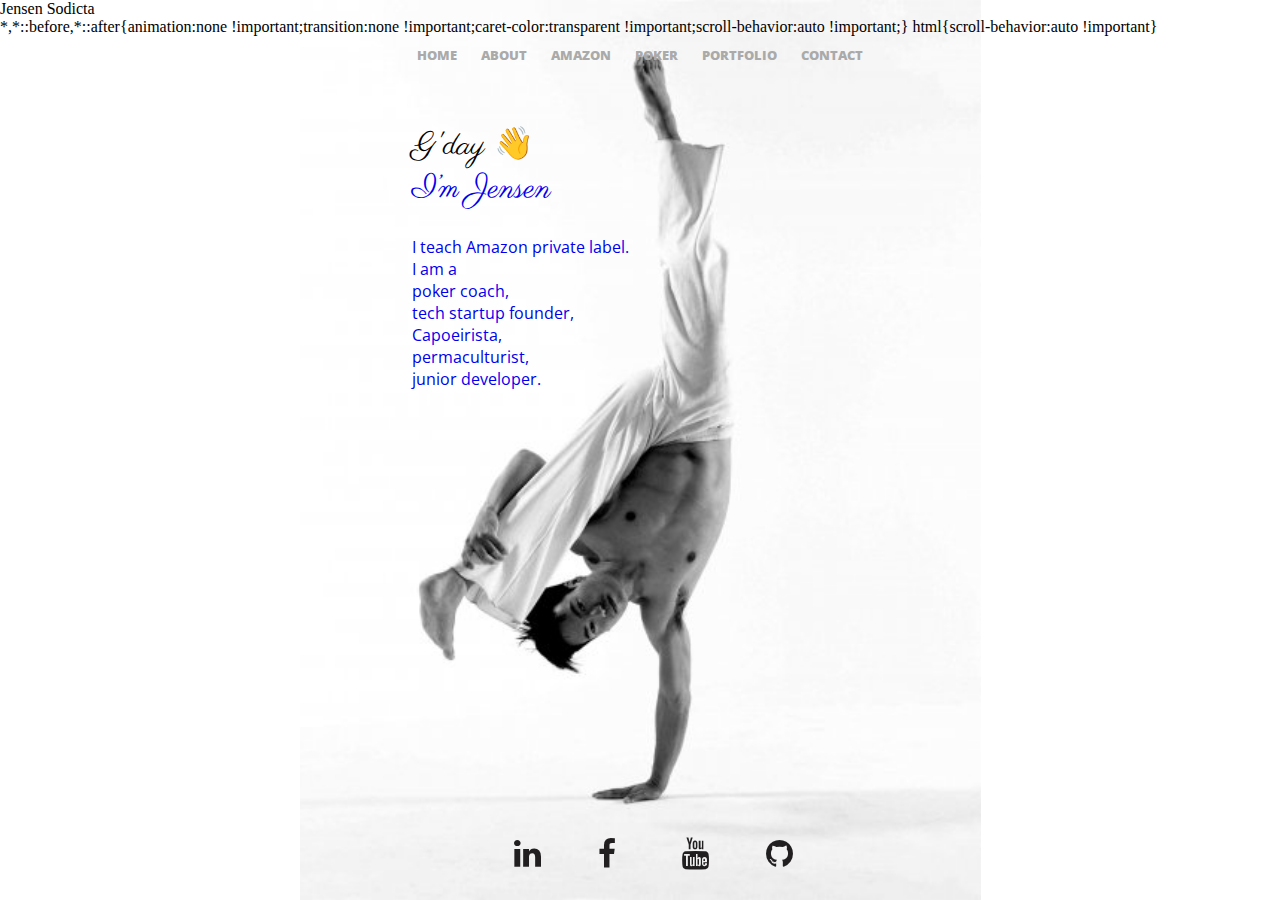
==== index.html @ 10fd1902 "initial commit" ====
<!DOCTYPE html>
<html lang='en'>
    <head>
        <meta name="viewport" content="width=device-width, initial-scale=1.0" />
        <meta name="description" content="Jen Sodicta’s blog. Jensen is a web designer, founder of Zensiti. Jensen is a live MTT poker coach, and teaches capoeira & amazon private label business.">
        <title>Jensen Sodicta</title>
        <link rel="stylesheet" href="style.css">
        <meta charset='UTF-8'/>
        <link rel="icon" type="image/png" href="images/favicon.png" />
        <link href="https://fonts.googleapis.com/css2?family=Open+Sans&family=Parisienne&display=swap" rel="stylesheet">
        <link rel="stylesheet" href="https://cdnjs.cloudflare.com/ajax/libs/font-awesome/4.7.0/css/font-awesome.min.css">

    </head>
    <body id="au-batido">
        <nav class="circle">
            <ul>
            <li><a href="index.html">Home</a></li>
            <li><a href="about.html">About</a></li>
            <li><a href="amazon.html">Amazon</a></li>
            <li><a href="poker.html">Poker</a></li>
            <li><a href="portfolio.html">Portfolio</a></li>
            <li><a href="mailto:hello@jensodicta.com">Contact</a></li>
            </ul>
        </nav>
        <!--
        <div class="videoContainer">
            <iframe class="videoContainer__video" width="1920" height="1080" src="https://youtu.be/tR7b4APOQB8" frameborder="0"></iframe>
</div>
-->
            <!--
            <video autoplay muted loop id="myVideo">
                <source src="https://www.youtube.com/embed/tR7b4APOQB8" type="video/mp4">
              </video>
                          <button id="myBtn" onclick="myFunction()">Pause</button>


        </div>
        -->

        <div class="content">
            <h1 style="text-align: left" id="gday">  G'day 👋<br>
            <a href="about.html">I’m Jensen</a></h1>
            <p><a href="amazon.html">I teach Amazon private label.</a></p>
            <p></p><a href="about.html">I am a</a></p>
            <p><a href="poker.html">poker coach,</a></p>
            <p><a href="https://www.zensiti.com/">tech startup founder,</a></p>
            <p><a href="https://www.capoeiraau.org/">Capoeirista,</a></p>
            <p><a href="https://www.philstar.com/cebu-business/2010/08/27/606259/permaculture-eyed-alternative-livelihood">permaculturist,</a></p>
            <p><a href="portfolio.html">junior developer.</a>
            </p>

        </div>

        <footer>
            <a href="https://www.linkedin.com/in/jensenchow/" class="fa fa-linkedin fa-2x"></a>
            <a href="https://www.facebook.com/jensen.chow" class="fa fa-facebook fa-2x"></a>
            <a href="https://www.youtube.com/user/jensenrex/videos" class="fa fa-youtube fa-2x"></a>
            <a href="https://github.com/jensenrex" class="fa fa-github fa-2x"></a>
        </footer>


    </body>
</html>
---- style.css ----
* {
  margin: auto;
  padding: 0;
  box-sizing: border-box;
  display: block;
}

#au-batido {
  background-image: url('images/au-batido.jpg');
  background-repeat: no-repeat;
  background-attachment: fixed;
  background-size: contain;
  background-position: center;
              }


h1, h2, h3, h4, h5, h6 {
font-family: 'Parisienne', cursive;
font-weight: normal;
text-align: center;
}
.content {
  text-align: left;
  max-width: 457px;
 }
/*
.bio p {
    width: 350px;
    white-space: nowrap;
    overflow: hidden;
    text-overflow: ellipsis;
}
*/
.bio p {
  max-width: 500px;
  height: 180px;
  padding: 10px;
}

.bio {
  list-style-type: none;
  padding-left: 0;
  border-bottom: 0.063rem solid rgba(0,0,0,0.2);
  margin-bottom: 4%;
}

.row {
  display: flex;
}

.column {
  flex: 33.33%;
  padding: 5px;
}

body {
  font-family: 'Open Sans', sans-serif;
}

a {
  text-decoration: none;
}

.container {
  max-width: 960px;
  margin: 0 auto 60px auto;
  padding-top: 10px;
}

img {
  width: auto;
  max-width: 100%;
  height: auto;
/*  margin: 0 auto 2em; */
/*  display: block; */
}
/* NAVIGATION */
nav {
  width: 95%;
  margin: 0 auto;
  background: rgba(255,255,255,0);
  padding: 5px 0;
/*  box-shadow: 0px 5px 0px #dedede; */
}
nav ul {
  list-style: none;
  text-align: center;
}
nav ul li {
  display: inline-block;
}
nav ul li a {
  display: block;
  padding: 5px;
  text-decoration: none;
  color: #aaa;
  font-weight: 800;
  font-size: small;
  text-transform: uppercase;
  margin: 0 5px;
}
nav ul li a,
nav ul li a:after,
nav ul li a:before {
  transition: all .5s;
}
nav ul li a:hover {
  color: #555;
}

/* Circle */
nav.circle ul li a {
  position: relative;
  overflow: hidden;
  z-index: 1;
}
nav.circle ul li a:after {
  display: block;
  position: absolute;
  margin: 0;
  top: 0;
  bottom: 0;
  left: 0;
  right: 0;
  content: '.';
  color: transparent;
  width: 1px;
  height: 1px;
  border-radius: 50%;
  background: transparent;
  text-decoration: none;
}
nav.circle ul li a:hover:after {
  -webkit-animation: circle 1.5s ease-in forwards;
}

/* Keyframes */
@-webkit-keyframes circle {
  0% {
    width: 1px;
    top: 0;
    left: 0;
    bottom: 0;
    right: 0;
    margin: auto;
    height: 1px;
    z-index: -1;
    background: #eee;
    border-radius: 100%;
  }
  100% {
    background: #aaa;
    height: 5000%;
    width: 5000%;
    z-index: -1;
    top: 0;
    bottom: 0;
    left: 0;
    right: 0;
    margin: auto;
    border-radius: 0;
  }
}

#gday {
  margin-top: 45px;
  margin-bottom: 25px;
}

footer {
  position: fixed;
  bottom: 0;
  width: 100%;
  background-color: rgba(255,255,255,0);
  text-align: center;
}


/* https://www.w3schools.com/howto/howto_css_social_media_buttons.asp */
.fa {
  padding: 30px;
  margin-right: 10px;
  margin-left: 10px;
  font-size: 30px;
  width: 50px;
  text-align: center;
  text-decoration: none;
}

.fa-linkedin {
  background: rgba(255,255,255,0);
  color: #211F1F;
}

.fa-facebook {
  background: rgba(255,255,255,0);
  color: #211F1F;
  ;
}

.fa-youtube {
    background: rgba(255,255,255,0);
    color: #211F1F;
    ;
}

.fa-github {
      background: rgba(255,255,255,0);
      color: #211F1F;
}
.fa:hover {
  opacity: 0.7;
  transform: scale(2);
  transition: transform .2s;
}
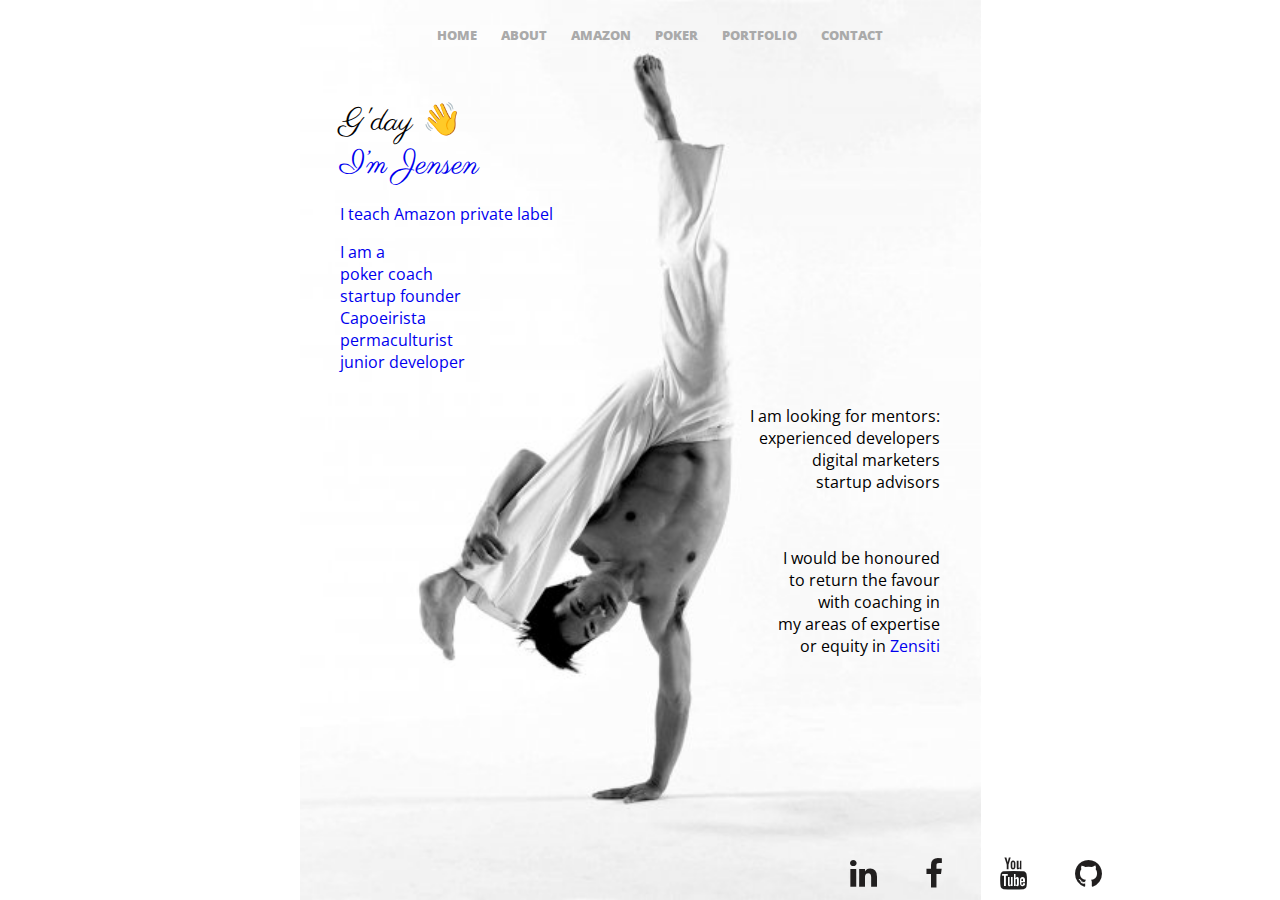
==== commit 2d97d7c0: "added images completed about page" ====
--- a/index.html
+++ b/index.html
@@ -9,6 +9,11 @@
         <link rel="icon" type="image/png" href="images/favicon.png" />
         <link href="https://fonts.googleapis.com/css2?family=Open+Sans&family=Parisienne&display=swap" rel="stylesheet">
         <link rel="stylesheet" href="https://cdnjs.cloudflare.com/ajax/libs/font-awesome/4.7.0/css/font-awesome.min.css">
+        <style>
+             a {
+                 text-decoration: none;
+                } 
+        </style>
 
     </head>
     <body id="au-batido">
@@ -40,16 +45,24 @@
         <div class="content">
             <h1 style="text-align: left" id="gday">  G'day 👋<br>
             <a href="about.html">I’m Jensen</a></h1>
-            <p><a href="amazon.html">I teach Amazon private label.</a></p>
-            <p></p><a href="about.html">I am a</a></p>
-            <p><a href="poker.html">poker coach,</a></p>
-            <p><a href="https://www.zensiti.com/">tech startup founder,</a></p>
-            <p><a href="https://www.capoeiraau.org/">Capoeirista,</a></p>
-            <p><a href="https://www.philstar.com/cebu-business/2010/08/27/606259/permaculture-eyed-alternative-livelihood">permaculturist,</a></p>
-            <p><a href="portfolio.html">junior developer.</a>
+            <p><a href="amazon.html">I teach Amazon private label</a>
+            <p><a href="about.html">I am a</a></br>
+            <a href="poker.html">poker coach</a></br>
+            <a href="https://www.zensiti.com/">startup founder</a></br>
+            <a href="https://www.capoeiraau.org/">Capoeirista</a></br>
+            <a href="https://www.philstar.com/cebu-business/2010/08/27/606259/permaculture-eyed-alternative-livelihood">permaculturist</a></br>
+            <a href="portfolio.html">junior developer</a>
             </p>
 
         </div>
+        <article id="mentor"> 
+            <p>I am looking for mentors:</br>
+            experienced developers</br>
+            digital marketers</br>
+            startup advisors</p> 
+        </br>
+            <p>I would be honoured</br>to return the favour</br> with coaching in </br>my areas of expertise</br> or equity in <a href="https://www.zensiti.com/">Zensiti</a></p>
+        </article>
 
         <footer>
             <a href="https://www.linkedin.com/in/jensenchow/" class="fa fa-linkedin fa-2x"></a>
--- a/style.css
+++ b/style.css
@@ -1,9 +1,10 @@
-* {
+body {
   margin: auto;
-  padding: 0;
-  box-sizing: border-box;
-  display: block;
-}
+  padding: 0; 
+  box-sizing: border-box; 
+  /* display: block;   */
+  font-family: 'Open Sans', sans-serif;
+} 
 
 #au-batido {
   background-image: url('images/au-batido.jpg');
@@ -11,7 +12,11 @@
   background-attachment: fixed;
   background-size: contain;
   background-position: center;
-              }
+  display: flex;
+  flex-direction: column;
+  max-width: 600px; 
+
+  }
 
 
 h1, h2, h3, h4, h5, h6 {
@@ -19,10 +24,51 @@
 font-weight: normal;
 text-align: center;
 }
+
 .content {
   text-align: left;
-  max-width: 457px;
  }
+
+#mentor {
+  text-align: right;
+}
+
+.about-tile {
+  display: flex;
+  justify-content: center;
+  align-items: center;
+  padding-left: 0;
+  /* border-bottom: 0.063rem solid rgba(0,0,0,0.2);  */
+  margin-bottom: 4%;
+}
+
+@media screen and (max-width: 768px) {
+  .about-tile {
+    flex-direction: column;
+    align-items: center;
+  }
+  .about-tile p {
+    height: 300px;
+  }
+  .content {
+    margin-right: 30px;
+  }
+}
+
+.about-tile:after {
+  content: ""; /* This is necessary for the pseudo element to work. */ 
+  display: block; /* This will put the pseudo element on its own line. */
+  width: 4%; /* Change this to whatever width you want to have before hover. */
+  padding-top: 20px; /* This creates some space between the element and the border. */
+  /* border-bottom: 1px solid black; This creates the border. Replace black with whatever color you want. */
+  transition: .5s; /* This establishes the amount of time in seconds the animation should take from start to finish */
+}
+
+.about-tile:hover:after {
+  width: 15%; /* This will be the new width of your border when on hover */
+}
+
+
 /*
 .bio p {
     width: 350px;
@@ -32,6 +78,7 @@
 }
 */
 .bio p {
+  
   max-width: 500px;
   height: 180px;
   padding: 10px;
@@ -44,22 +91,6 @@
   margin-bottom: 4%;
 }
 
-.row {
-  display: flex;
-}
-
-.column {
-  flex: 33.33%;
-  padding: 5px;
-}
-
-body {
-  font-family: 'Open Sans', sans-serif;
-}
-
-a {
-  text-decoration: none;
-}
 
 .container {
   max-width: 960px;
@@ -163,8 +194,8 @@
 }
 
 #gday {
-  margin-top: 45px;
-  margin-bottom: 25px;
+  margin-top: 25px;
+  margin-bottom: 15px;
 }
 
 footer {
@@ -172,18 +203,22 @@
   bottom: 0;
   width: 100%;
   background-color: rgba(255,255,255,0);
-  text-align: center;
+  /* text-align: center; */
+  display: flex;
+  justify-content: center;
+  margin-left: 0;
 }
 
 
 /* https://www.w3schools.com/howto/howto_css_social_media_buttons.asp */
 .fa {
-  padding: 30px;
+  padding: 10px;
   margin-right: 10px;
   margin-left: 10px;
   font-size: 30px;
-  width: 50px;
-  text-align: center;
+  width: 35px;
+  /* align-items: center; */
+  /* text-align: center; */
   text-decoration: none;
 }
 
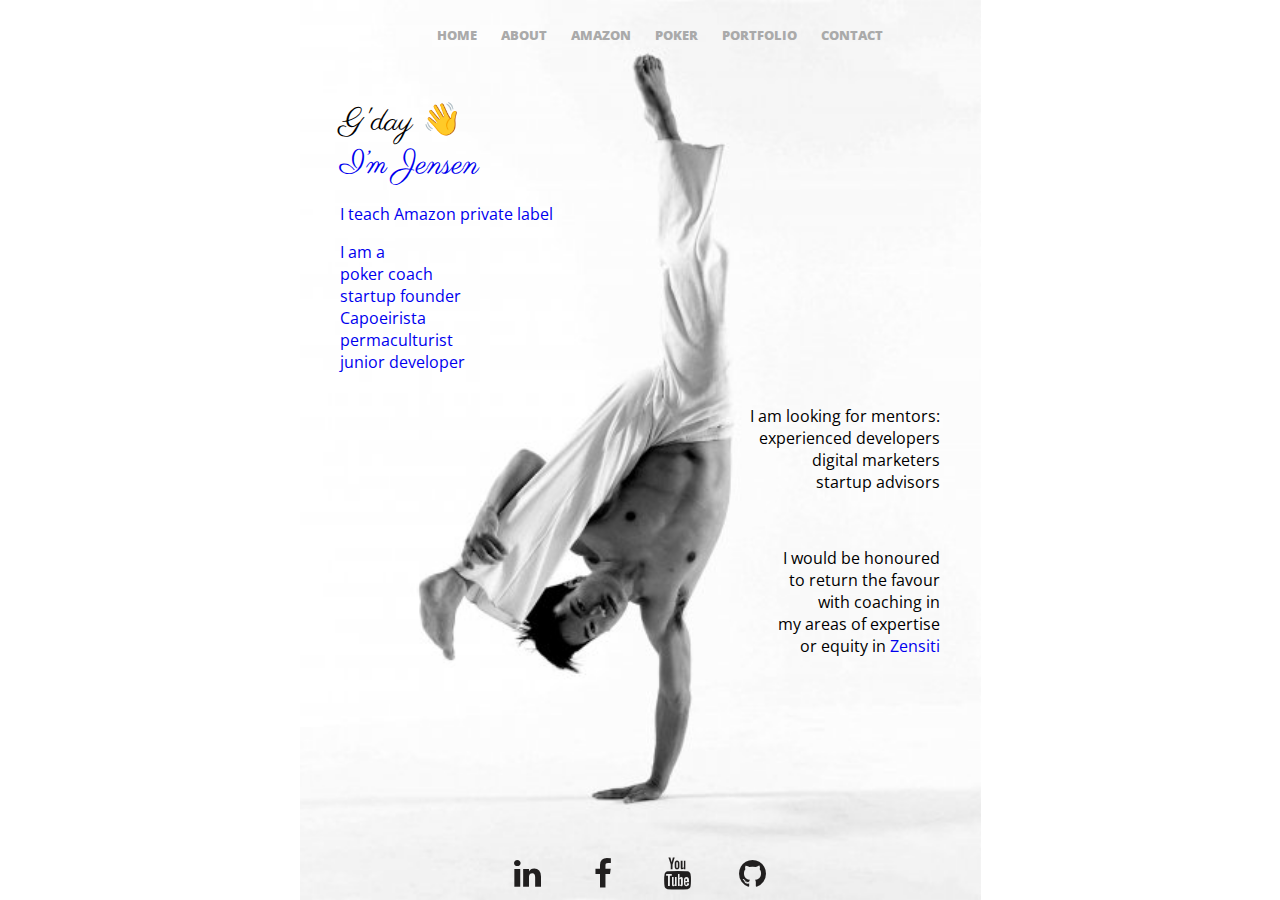
==== commit 4307dad9: "created blog" ====
--- a/index.html
+++ b/index.html
@@ -17,7 +17,7 @@
 
     </head>
     <body id="au-batido">
-        <nav class="circle">
+        <nav class="circle" role="navigation aria-label"main menu">
             <ul>
             <li><a href="index.html">Home</a></li>
             <li><a href="about.html">About</a></li>
@@ -63,8 +63,8 @@
         </br>
             <p>I would be honoured</br>to return the favour</br> with coaching in </br>my areas of expertise</br> or equity in <a href="https://www.zensiti.com/">Zensiti</a></p>
         </article>
-
-        <footer>
+    </br>
+        <footer id="foot-home">
             <a href="https://www.linkedin.com/in/jensenchow/" class="fa fa-linkedin fa-2x"></a>
             <a href="https://www.facebook.com/jensen.chow" class="fa fa-facebook fa-2x"></a>
             <a href="https://www.youtube.com/user/jensenrex/videos" class="fa fa-youtube fa-2x"></a>
--- a/style.css
+++ b/style.css
@@ -198,17 +198,87 @@
   margin-bottom: 15px;
 }
 
+#foot-home {
+    /* margin-top: 100px; */
+    justify-content: left;
+    text-align: center;
+}
+
+
 footer {
   position: fixed;
+  left: 0;
   bottom: 0;
   width: 100%;
   background-color: rgba(255,255,255,0);
-  /* text-align: center; */
+  text-align: center;
+  /* display: flex; */
+  justify-content: center;
+  margin-left: 0;
+  margin-top: 10px;
+}
+
+
+#blog {
+  padding: 20px;
+  background: #f1f1f1;
+  @media screen and (max-width: 800px) {
+    .leftcolumn, .rightcolumn {
+      width: 100%;
+      padding: 0;
+    }
+  }
+}
+
+.blog-head {
+  padding: 30px;
+  font-size: 30px;
+  text-align: center;
+  background: white;
+}
+
+/* Blog Left column */
+.leftcol {
+  float: left;
+  width: 75%;
+}
+
+/* Blog Right column */
+.rightcol {
+  float: right;
+  width: 25%;
+  padding-left: 20px;
+}
+
+/* blog images */
+.blogimg {
+  background-color: #aaa;
+  width: 90%;
+  padding: 20px;
+}
+/* blog card effect for blog posts */
+.card {
+  background-color: rgb(255, 255, 255);
+  padding: 20px;
+  margin-top: 20px;
+}
+/* Clear floats after the columns */
+.row:after {
+  content: "";
+  display: table;
+  clear: both;
+}
+
+#foot-home {
+  
+  bottom: 0;
+  width: 100%;
+  background-color: rgba(255,255,255,0);
   display: flex;
   justify-content: center;
   margin-left: 0;
-}
-
+  /* background-color: chocolate; */
+}
 
 /* https://www.w3schools.com/howto/howto_css_social_media_buttons.asp */
 .fa {
